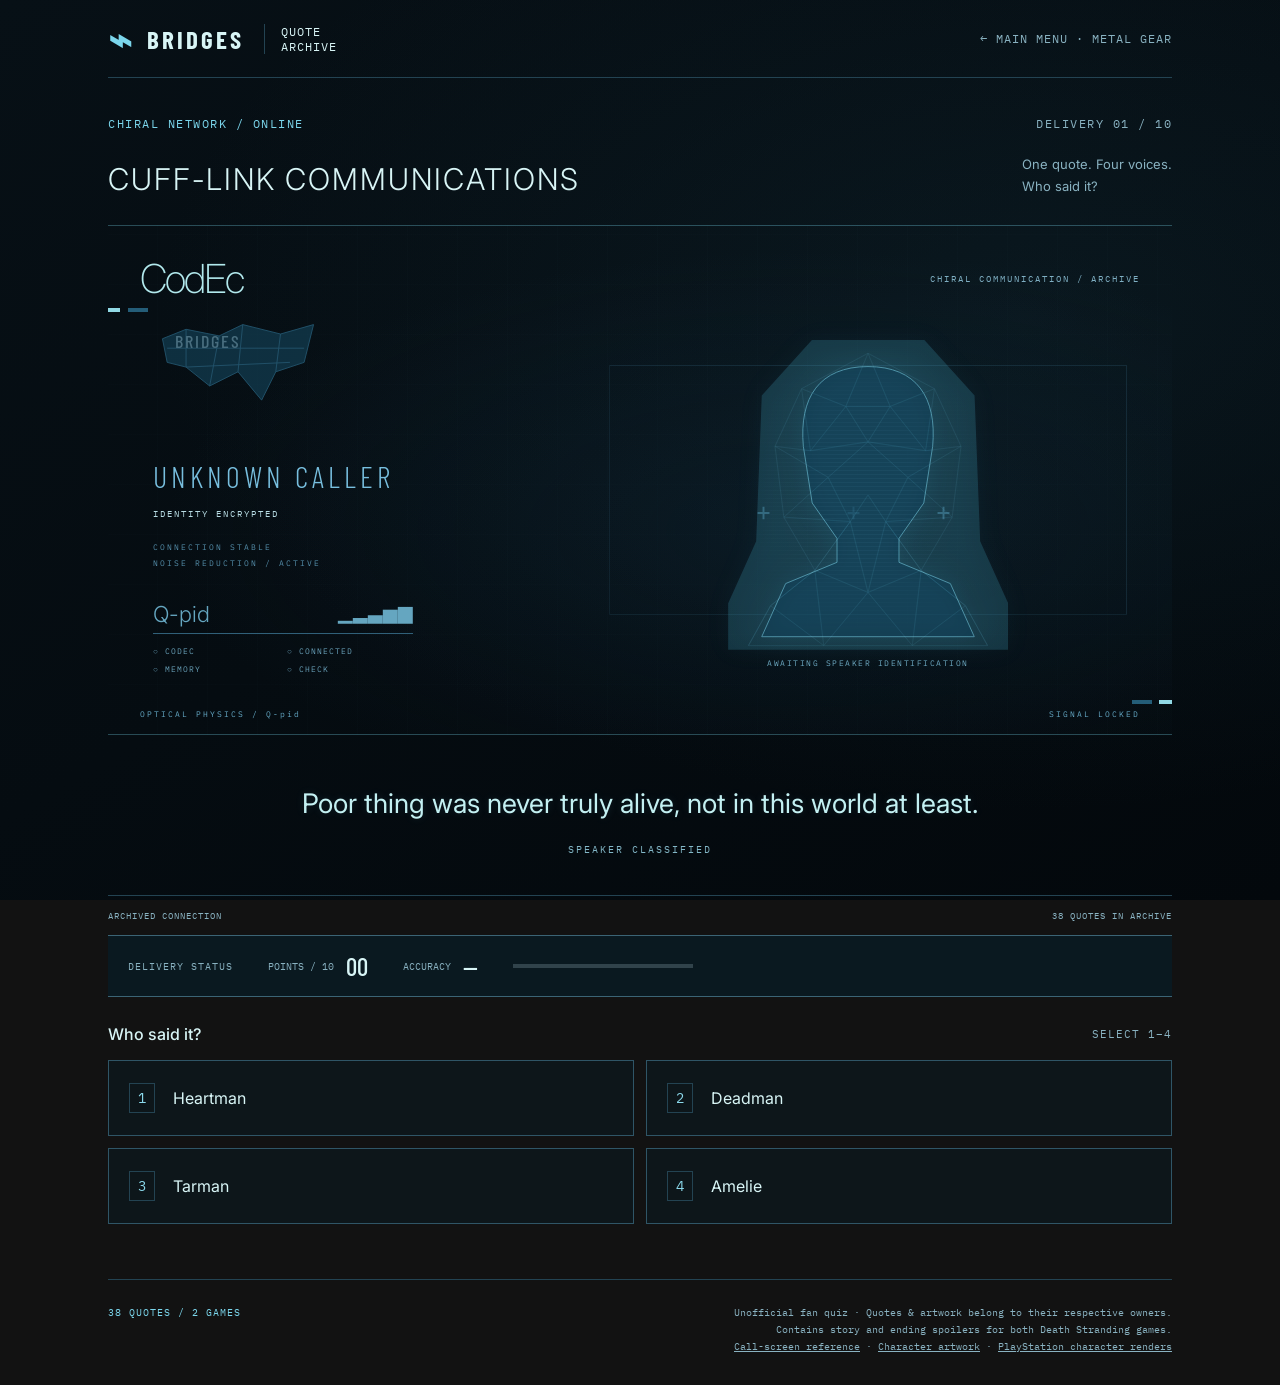
==== death-stranding.html @ 66cb231f "Publish latest quote quizzes" ====
<!doctype html>
<html lang="en"><head><meta charset="UTF-8"><meta name="viewport" content="width=device-width, initial-scale=1"><title>BRIDGES — Death Stranding Quote Quiz</title><meta name="description" content="Quotes from both Death Stranding games. Identify the character behind iconic quotes from both games."><link rel="icon" type="image/svg+xml" href="data:image/svg+xml,%3Csvg xmlns='http://www.w3.org/2000/svg' viewBox='0 0 32 32'%3E%3Crect width='32' height='32' rx='5' fill='%230b1412'/%3E%3Cpath d='M7 10h18M7 16h12M7 22h18' stroke='%23b1ff73' stroke-width='3'/%3E%3C/svg%3E"><link rel="stylesheet" href="style.css"><link rel="stylesheet" href="stranding.css"><link rel="stylesheet" href="holographic.css"></head>
<body><div class="shell"><header><a class="brand" href="./" aria-label="Main menu"><span class="brand-icon">⌁</span> BRIDGES<span class="brand-sub">QUOTE ARCHIVE</span></a><nav class="edition"><a href="./">← MAIN MENU</a> · <a href="metal-gear.html">METAL GEAR</a></nav></header><main><div class="topline"><span class="eyebrow">CHIRAL NETWORK / ONLINE</span><span class="session">DELIVERY <span id="round">01</span> / 10</span></div><div class="heading"><h1>CUFF-LINK COMMUNICATIONS</h1><p>One quote. Four voices.<br>Who said it?</p></div><div class="play-layout"><section class="transmission" aria-label="Current quote"><div class="call-screen"><div class="call-top"><span class="codec-word">CodEc</span><span>CHIRAL COMMUNICATION / ARCHIVE</span></div><div class="call-body"><div class="call-readout"><div class="uca-network" aria-hidden="true"><svg viewBox="0 0 180 95"><path d="M10 25L35 15 70 22 95 10 135 20 170 10 160 50 130 60 115 90 90 60 60 75 35 55 15 50Z"/><path d="M35 15L35 55M70 22L60 75M95 10L90 60M135 20L130 60M15 35L160 35M35 55L145 50"/></svg><span>BRIDGES</span></div><div class="caller-label" id="caller-label">UNKNOWN CALLER</div><div class="connection-status" id="connection-status">IDENTITY ENCRYPTED</div><div class="call-notes">CONNECTION STABLE<br>NOISE REDUCTION / ACTIVE</div><div class="qpid-label">Q-pid <span>▁▂▃▅▆</span></div><div class="call-controls"><span>○ CODEC</span><span>○ CONNECTED</span><span>○ MEMORY</span><span>○ CHECK</span></div></div><div class="hologram-stage" id="hologram-stage"><div class="tracking-corners" aria-hidden="true"></div><div class="hologram-projector"><div class="anonymous-bust" id="anonymous-bust" aria-hidden="true"><svg viewBox="0 0 300 350"><path d="M150 30C95 30 72 65 77 120L87 184 115 224 115 251 57 275 30 335H270L243 275 185 251V224L213 184 223 120C228 65 205 30 150 30Z"/></svg></div><img id="hologram-image" hidden alt=""><div class="hologram-noise" aria-hidden="true"></div><svg class="face-mesh" viewBox="0 0 300 350" aria-hidden="true"><g><path d="M150 15L75 55 45 120 55 200 90 260 40 300 15 345 285 345 260 300 210 260 245 200 255 120 225 55Z"/><path d="M150 15L125 75 75 55 85 125 45 120 105 155 55 200 130 205 90 260 150 285 210 260 170 205 245 200 195 155 255 120 215 125 225 55 175 75ZM125 75L175 75 150 115 125 75 85 125 150 115 105 155 130 205 150 175 170 205 195 155 150 115 215 125 175 75M90 260L130 205 150 285 170 205 210 260M40 300L90 260 100 345 150 285 200 345 210 260 260 300M15 345L40 300 100 345M200 345L260 300 285 345"/></g></svg></div><span class="hologram-caption" id="hologram-caption">AWAITING SPEAKER IDENTIFICATION</span></div></div><div class="call-bottom"><span>OPTICAL PHYSICS / Q-pid</span><span id="call-state">SIGNAL LOCKED</span></div></div><div class="quote-area"><blockquote id="quote">Connecting…</blockquote><span class="classified" id="speaker">SPEAKER CLASSIFIED</span></div><div class="panel-bottom"><span>ARCHIVED CONNECTION</span><span id="pool"></span></div></section><aside class="status"><div class="status-title">DELIVERY STATUS</div><div class="score-row"><span>POINTS / 10</span><strong id="score">00</strong></div><div class="score-row"><span>ACCURACY</span><strong id="accuracy">—</strong></div><div class="meter"><div id="meter"></div></div><p id="mission-note">Two games. One journey.<br>Keep on keeping on.</p></aside></div><section class="guess-section"><div class="choice-heading"><h2 id="choice-title">Who said it?</h2><span id="key-note">SELECT 1–4</span></div><div id="choices" class="choices"></div><div id="reveal" class="reveal" hidden aria-live="polite"></div></section><section id="summary" class="summary" hidden aria-live="polite"></section></main><footer><span id="archive-count">THE DEATH STRANDING ARCHIVE</span><span>Unofficial fan quiz · Quotes & artwork belong to their respective owners.<br>Contains story and ending spoilers for both Death Stranding games.<br><a href="https://interfaceingame.com/screenshots/death-stranding-codec-2/">Call-screen reference</a> · <a href="https://www.creativeuncut.com/art_death-stranding_a.html">Character artwork</a> · <a href="https://blog.de.playstation.com/2025/06/24/death-stranding-2-on-the-beach-diese-schauspieler-und-synchronsprecher-sind-dabei/">PlayStation character renders</a></span></footer></div><script src="stranding-data.js"></script><script src="holograms-data.js"></script><script src="hologram.js"></script><script src="quiz.js"></script><script src="button-audio.js"></script></body></html>
---- style.css ----
@import url('https://fonts.googleapis.com/css2?family=Barlow+Condensed:wght@500;600;700;800&family=IBM+Plex+Mono:wght@400;500;600&family=Inter:wght@400;500;600;700&display=swap');
:root{color-scheme:dark;--bg:#0b100e;--panel:#131d17;--line:#35432e;--ink:#f1f4e9;--muted:#a4af9c;--acid:#bbfa79}*{box-sizing:border-box}body{margin:0;background:var(--bg);color:var(--ink);font:16px Inter,Arial,sans-serif;background-image:linear-gradient(#ffffff02 1px,transparent 1px);background-size:100% 5px}.shell{max-width:1240px;margin:auto;padding:0 48px}header{height:100px;border-bottom:1px solid var(--line);display:flex;align-items:center;justify-content:space-between}.brand{display:flex;align-items:center;gap:12px;color:var(--ink);text-decoration:none;font:700 30px 'Barlow Condensed',sans-serif;letter-spacing:2px}.brand-icon{color:var(--acid);font-size:40px}.brand-sub{border-left:1px solid var(--line);padding-left:16px;margin-left:8px;font:12px 'IBM Plex Mono',monospace;letter-spacing:1px;max-width:90px}.edition,.eyebrow,.session,.panel-top,.panel-bottom,.classified,.status-title,.score-row>span,.choice-heading>span,footer{font-family:'IBM Plex Mono',monospace}.edition{color:var(--muted);font-size:12px;letter-spacing:1px}main{padding:38px 0 55px}.topline{display:flex;justify-content:space-between;font-size:12px;letter-spacing:1.5px}.eyebrow{color:var(--acid)}.session{color:var(--muted)}.heading{display:flex;justify-content:space-between;align-items:flex-end;margin:24px 0 35px}h1{font:600 clamp(38px,5vw,64px)/1 'Barlow Condensed',Impact,sans-serif;text-transform:uppercase;letter-spacing:-.6px;margin:0}h1 span{color:var(--acid)}.heading p{color:var(--muted);line-height:1.7;margin:0;font-size:15px}.play-layout{display:grid;grid-template-columns:1fr 235px;gap:24px}.transmission{border:1px solid #536545;background:linear-gradient(110deg,#1d2c20,#101912);position:relative}.panel-top,.panel-bottom{display:flex;justify-content:space-between;align-items:center;padding:16px 22px;color:var(--muted);font-size:11px;letter-spacing:1px}.panel-top{border-bottom:1px solid #ffffff12}.bars{color:var(--acid);letter-spacing:2px}.panel-bottom{border-top:1px solid #ffffff12;font-size:10px}.quote-area{padding:30px 34px 30px;min-height:252px;display:flex;flex-direction:column;justify-content:center}.quote-mark{font:68px/30px Georgia,serif;color:var(--acid);margin-top:12px}blockquote{font:500 clamp(26px,3vw,38px)/1.25 'Barlow Condensed',sans-serif;margin:15px 0 25px;max-width:650px}.classified{font-size:11px;color:var(--muted);letter-spacing:1.5px}.status{border-top:3px solid var(--acid);background:#151b13;padding:22px}.status-title{color:var(--muted);font-size:11px;letter-spacing:1px;margin-bottom:28px}.score-row{display:flex;justify-content:space-between;align-items:center;margin:18px 0}.score-row>span{font-size:12px;color:var(--muted)}.score-row strong{font:500 36px 'Barlow Condensed',sans-serif}.meter{height:4px;background:#38432f;margin-top:24px}.meter div{height:100%;width:0;background:var(--acid);transition:width .3s}.status p{font-size:13px;line-height:1.6;color:var(--muted);margin-top:20px}.guess-section{margin-top:32px}.choice-heading{display:flex;justify-content:space-between;align-items:center;margin-bottom:16px}h2{font-size:16px;font-weight:500;margin:0}.choice-heading>span{font-size:11px;color:var(--muted);letter-spacing:1px}.choices{display:grid;grid-template-columns:1fr 1fr;gap:12px}button{font:inherit;cursor:pointer}.choice{border:1px solid var(--line);background:#131812;color:var(--ink);text-align:left;padding:19px 20px;display:flex;align-items:center;gap:18px;min-height:76px}.choice .number{font:14px 'IBM Plex Mono',monospace;color:var(--muted);border:1px solid var(--line);padding:5px 8px}.choice .game-name{font-size:16px}.choice:hover:not(:disabled){border-color:var(--acid);background:#24341d}.choice:focus-visible,.next:focus-visible{outline:3px solid white;outline-offset:4px}.choice:disabled{cursor:default}.choice.correct{border-color:var(--acid);background:#24371b}.choice.correct .number{color:var(--acid);border-color:var(--acid)}.choice.wrong{border-color:#ea927f;background:#36231e}.choice.dimmed{opacity:.5}.reveal{margin-top:22px;background:#172014;border:1px solid #536545;padding:22px;display:grid;grid-template-columns:90px 1fr auto;gap:22px;align-items:center}.reveal[hidden],.summary[hidden]{display:none}.reveal img{width:90px;height:125px;object-fit:contain;background:#080c08}.result{font:12px 'IBM Plex Mono',monospace;color:var(--acid);letter-spacing:1px}.result.missed{color:#f3aa98}.reveal h3{margin:8px 0;font:600 27px 'Barlow Condensed',sans-serif}.reveal p{color:var(--muted);font-size:14px;margin:6px 0}.source{color:var(--muted);font-size:12px}.next{background:var(--acid);color:#14200f;border:0;padding:15px 20px;font-weight:600}.next:hover{background:#d7ffaf}.summary{padding:35px;border:1px solid var(--acid);margin-top:24px;text-align:center}.summary h2{font:600 46px 'Barlow Condensed',sans-serif}.summary p{color:var(--muted)}footer{border-top:1px solid var(--line);padding:24px 0 30px;display:flex;justify-content:space-between;gap:20px;font-size:10px;color:var(--muted);line-height:1.7}footer>span:first-child{color:var(--acid);letter-spacing:1px}footer>span:last-child{text-align:right}@media(max-width:760px){.shell{padding:0 20px}header{height:80px}.edition{display:none}.heading{display:block}.heading p{margin-top:15px}.play-layout{grid-template-columns:1fr}.status{display:flex;flex-wrap:wrap;gap:15px;align-items:center;padding:16px}.status-title{margin:0;width:100%;}.score-row{margin:0;gap:12px}.score-row strong{font-size:25px}.status p,.meter{display:none}.quote-area{min-height:220px;padding:25px}.choices{grid-template-columns:1fr}.choice{min-height:65px}.reveal{grid-template-columns:75px 1fr;gap:16px}.reveal img{width:75px;height:105px}.next{grid-column:1/-1;width:100%}footer{flex-direction:column}footer>span:last-child{text-align:left}.panel-bottom{font-size:9px}.session{letter-spacing:0}.heading h1{font-size:44px}}@media(prefers-reduced-motion:reduce){*{transition:none!important}}
blockquote.long-quote{font-size:clamp(24px,2.5vw,30px);line-height:1.4}

header nav a{color:var(--muted);text-decoration:none}header nav a:hover{color:var(--acid)}header nav a:focus-visible{outline:2px solid var(--acid);outline-offset:5px}@media(max-width:760px){header nav.edition{display:block;font-size:10px;max-width:110px;text-align:right;line-height:1.8}.brand-sub{display:none}}
---- stranding.css ----
:root{--bg:#0c151d;--panel:#152630;--line:#3b5360;--ink:#edf1ef;--muted:#a5b9c3;--acid:#8ed9eb}body{background-image:radial-gradient(ellipse at 40% 0%,#33536955,transparent 65%),linear-gradient(#ffffff02 1px,transparent 1px);background-size:auto,100% 5px}.brand{letter-spacing:3px}.heading h1{font-size:clamp(38px,4.5vw,56px)}.heading p{max-width:240px}.transmission{border-color:#527383;background:radial-gradient(ellipse at 50% 0%,#294b5b88,transparent 70%),#11212a}.bridge-channel{display:flex;justify-content:space-between;gap:10px;padding:18px 22px;border-bottom:1px solid #ffffff15;color:#b6cbd3;font:10px 'IBM Plex Mono',monospace;letter-spacing:1px}.network-dot{color:var(--acid)}.strand-graphic{height:115px;display:flex;justify-content:space-evenly;position:relative;overflow:hidden}.strand-graphic i{width:1px;background:linear-gradient(#78acbc88,transparent);height:95px;transform:rotate(5deg)}.strand-graphic i:nth-child(2n){height:115px;transform:rotate(-5deg)}.strand-graphic span{position:absolute;top:45px;color:#d4b978;font:12px 'IBM Plex Mono',monospace;letter-spacing:6px}.quote-area{min-height:225px;padding-top:0}.quote-area blockquote{font-family:Inter,Arial,sans-serif;font-size:clamp(23px,2.4vw,30px);line-height:1.5;font-weight:400;margin-top:0}.quote-area blockquote.long-quote{font-size:clamp(20px,2vw,25px)}.status{background:#13242d;border-top-color:#d4b978}.meter{background:#31434b}.choice{background:#12212b}.choice:hover:not(:disabled){background:#1d3948}.choice.correct{background:#20414a}.choice.wrong{background:#3b252a}.reveal{background:#162c36;border-color:#527383}.reveal img{background:#0a141b}.next{color:#0b2530}.next:hover{background:#bbecf5}.choices[hidden]{display:none}@media(max-width:760px){.heading p{max-width:none}.bridge-channel{font-size:8px;padding:14px}.strand-graphic{height:85px}.strand-graphic span{top:30px}.brand{font-size:25px}}
---- holographic.css ----
:root{--bg:#050b10;--panel:#0b1b24;--line:#234352;--ink:#d8f5f6;--muted:#89b2c1;--acid:#7bd6ec}body{background:radial-gradient(ellipse at 80% 35%,#183b4940,transparent 60%),linear-gradient(150deg,#071016,#03080c);background-attachment:fixed}.shell{max-width:1160px}header{height:78px}.brand{font-size:25px}.heading{margin:22px 0 28px}.heading h1{font:300 clamp(20px,2.8vw,30px) Inter,sans-serif;letter-spacing:2px}.heading p{font-size:13px}.play-layout{display:flex;flex-direction:column;gap:0}.transmission{border:0;background:transparent}.call-screen{position:relative;overflow:hidden;background:radial-gradient(ellipse at 65% 60%,#14344945,transparent 65%),repeating-linear-gradient(0deg,transparent,transparent 49px,#6daec005 50px),repeating-linear-gradient(90deg,transparent,transparent 49px,#6daec005 50px);border-top:1px solid #71c9df55;border-bottom:1px solid #71c9df55}.call-screen:before,.call-screen:after{content:'';position:absolute;width:50px;height:4px;background:linear-gradient(90deg,#91d9e5 25%,transparent 25% 40%,#245d78 40% 80%,transparent 80%);left:0;top:82px}.call-screen:after{left:auto;right:0;top:auto;bottom:30px;transform:rotate(180deg)}.call-top{display:flex;justify-content:space-between;align-items:center;margin:28px 32px 0;color:#7fafc3}.codec-word{font:200 40px Inter,sans-serif;letter-spacing:-2px;color:#b2e9ed}.call-top>span:last-child{font:9px 'IBM Plex Mono',monospace;letter-spacing:2px}.call-body{display:grid;grid-template-columns:1fr 1.2fr;gap:25px;align-items:center;min-height:355px;padding:12px 45px 20px}.call-readout{max-width:260px}.uca-network{position:relative;width:170px;height:115px;opacity:.55;margin-bottom:28px}.uca-network svg{width:100%;height:90px;fill:#164b64;stroke:#398ab1;stroke-width:1}.uca-network>span{position:absolute;top:15px;left:22px;color:#80bdd7;font:500 18px 'Barlow Condensed',sans-serif;letter-spacing:2px}.caller-label{font:300 clamp(20px,3vw,30px) 'Barlow Condensed',sans-serif;letter-spacing:4px;color:#78bfdf;line-height:1.2;overflow-wrap:anywhere}.connection-status{margin:14px 0 20px;color:#b8dce4;font:9px 'IBM Plex Mono',monospace;letter-spacing:2px}.call-notes{font:8px/2 'IBM Plex Mono',monospace;letter-spacing:2px;color:#548da9}.qpid-label{margin-top:30px;border-bottom:1px solid #306079;padding-bottom:6px;font:300 22px Inter,sans-serif;color:#65a6c0}.qpid-label>span{float:right;font-size:19px}.call-controls{display:grid;grid-template-columns:1fr 1fr;gap:8px;margin-top:12px;font:8px 'IBM Plex Mono',monospace;letter-spacing:1px;color:#69a1b9}.hologram-stage{position:relative;display:flex;justify-content:center;align-items:center;min-height:330px}.hologram-projector{position:relative;width:280px;height:310px;isolation:isolate;filter:drop-shadow(0 0 12px #55caf433)}.hologram-projector:before{content:'';position:absolute;inset:0;background:#4bb8d433;mix-blend-mode:color;z-index:3;pointer-events:none;clip-path:polygon(30% 0,70% 0,88% 18%,90% 65%,100% 85%,100% 100%,0 100%,0 85%,10% 65%,12% 18%)}.hologram-projector img{width:100%;height:100%;object-fit:cover;filter:grayscale(1) sepia(1) hue-rotate(150deg) saturate(2.8) contrast(1.15);opacity:.85;mix-blend-mode:screen;clip-path:polygon(30% 0,70% 0,88% 18%,90% 65%,100% 85%,100% 100%,0 100%,0 85%,10% 65%,12% 18%);mask-image:linear-gradient(#000 0 70%,transparent 100%)}.hologram-projector img[hidden],.anonymous-bust[hidden]{display:none}.anonymous-bust{height:100%;width:100%;opacity:.6}.anonymous-bust svg{width:100%;height:100%;fill:#163d55;stroke:#83d4eb;stroke-width:1}.face-mesh{position:absolute;inset:0;width:100%;height:100%;fill:none;stroke:#73cef19c;stroke-width:.7;opacity:.25;pointer-events:none;mix-blend-mode:screen}.identified .face-mesh{opacity:.55}.hologram-noise{position:absolute;inset:0;background:repeating-linear-gradient(0deg,transparent 0 3px,#8adeff14 3px 4px);pointer-events:none;opacity:.6;mask-image:radial-gradient(ellipse,#000 20%,transparent 68%);z-index:4}.tracking-corners{position:absolute;inset:35px 0 45px;border:1px solid #4c91b12b;clip-path:polygon(0 0,20px 0,20px 1px,1px 1px,1px 20px,0 20px,0 0,100% 0,100% 20px,calc(100% - 1px) 20px,calc(100% - 1px) 1px,calc(100% - 20px) 1px,calc(100% - 20px) 0,100% 0,100% 100%,calc(100% - 20px) 100%,calc(100% - 20px) calc(100% - 1px),calc(100% - 1px) calc(100% - 1px),calc(100% - 1px) calc(100% - 20px),100% calc(100% - 20px),100% 100%,0 100%,0 calc(100% - 20px),1px calc(100% - 20px),1px calc(100% - 1px),20px calc(100% - 1px),20px 100%,0 100%)}.hologram-stage:before{content:'+     +              +';position:absolute;top:50%;width:100%;text-align:center;color:#528da9;font:25px 'IBM Plex Mono',monospace;letter-spacing:30px;opacity:.5}.hologram-caption{position:absolute;bottom:-8px;font:8px 'IBM Plex Mono',monospace;letter-spacing:1.5px;color:#6da9c2;text-align:center}.call-bottom{display:flex;justify-content:space-between;padding:15px 32px;font:8px 'IBM Plex Mono',monospace;letter-spacing:2px;color:#65a9c6}.quote-area{min-height:160px;text-align:center;align-items:center;padding:27px 30px 20px}.quote-area blockquote{color:#c3f0f2;font:400 clamp(21px,2.5vw,27px)/1.6 Inter,sans-serif;max-width:880px;text-shadow:0 0 8px #78d4f422;margin:0 0 18px}.quote-area blockquote.long-quote{font-size:clamp(19px,2vw,23px)}.classified{font-size:10px;color:#83b7c7;letter-spacing:2px}.panel-bottom{border-color:#234352;padding:14px 0;font-size:9px}.status{display:flex;align-items:center;gap:35px;padding:15px 20px;background:#0a1920;border-top:1px solid #3b6475;border-bottom:1px solid #3b6475}.status-title{margin:0;font-size:10px}.score-row{margin:0;gap:12px}.score-row strong{font-size:25px}.score-row>span{font-size:10px}.status p{display:none}.meter{margin:0;flex:1;max-width:180px}.guess-section{margin-top:27px}.choice{background:#0b1b2388;border-color:#2f5566}.choice:hover:not(:disabled){background:#153448}.choice .number{color:#8bd9ec}.reveal{background:#0a202c;border-color:#36667b}.reveal h3{font-size:23px}footer a{color:#89b2c1}@media(max-width:760px){.heading{display:block}.heading h1{font-size:21px}.heading p{font-size:12px}.call-top{margin:20px 16px 0}.codec-word{font-size:32px}.call-top>span:last-child{font-size:7px;letter-spacing:1px;max-width:125px;text-align:right;line-height:1.8}.call-body{padding:12px 16px 16px;gap:12px;grid-template-columns:1fr 1.1fr;min-height:270px}.uca-network{width:110px;height:70px;margin-bottom:20px}.uca-network svg{height:65px}.uca-network>span{font-size:14px;left:12px;top:12px}.caller-label{font-size:19px;letter-spacing:1.5px}.call-readout{min-width:0}.connection-status{font-size:7px;letter-spacing:1px;line-height:1.8;margin:10px 0 12px}.call-notes{font-size:6px;letter-spacing:1px}.qpid-label{margin-top:15px;font-size:18px}.call-controls{font-size:6px;gap:5px;letter-spacing:0}.hologram-stage{min-height:240px}.hologram-projector{width:100%;height:215px}.hologram-caption{font-size:6px;letter-spacing:.5px;bottom:-2px;line-height:1.8}.call-bottom{padding:12px 16px;font-size:6px;letter-spacing:1px}.hologram-stage:before{font-size:15px;letter-spacing:10px}.quote-area{padding:22px 8px}.status{flex-wrap:wrap;gap:16px;padding:14px}.status-title{width:100%}.score-row strong{font-size:24px}.meter{display:none}.panel-bottom{font-size:8px}.classified{font-size:9px}.tracking-corners{inset:25px 0 35px}}
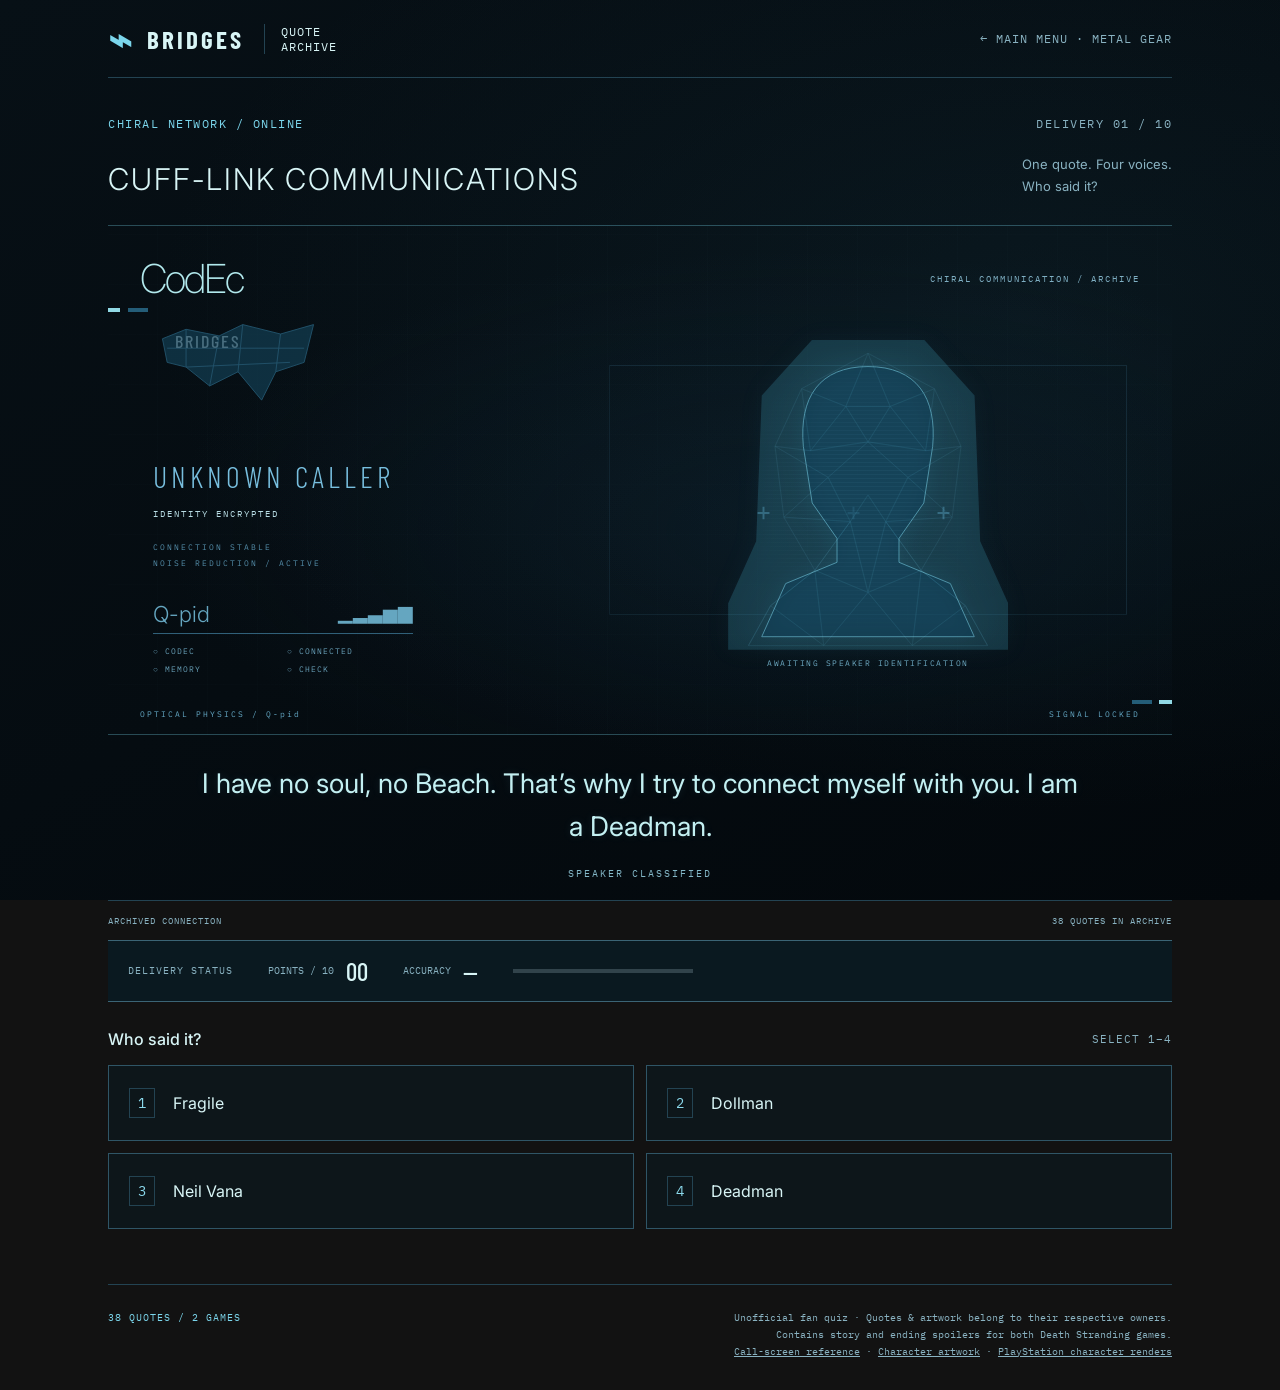
==== commit f7536262: "Add fading Kojima tribute intro" ====
--- a/death-stranding.html
+++ b/death-stranding.html
@@ -1,4 +1,4 @@
 <!doctype html>
 <html lang="en"><head><meta charset="UTF-8"><meta name="viewport" content="width=device-width, initial-scale=1"><title>BRIDGES — Death Stranding Quote Quiz</title><meta name="description" content="Quotes from both Death Stranding games. Identify the character behind iconic quotes from both games."><link rel="icon" type="image/svg+xml" href="data:image/svg+xml,%3Csvg xmlns='http://www.w3.org/2000/svg' viewBox='0 0 32 32'%3E%3Crect width='32' height='32' rx='5' fill='%230b1412'/%3E%3Cpath d='M7 10h18M7 16h12M7 22h18' stroke='%23b1ff73' stroke-width='3'/%3E%3C/svg%3E"><link rel="stylesheet" href="style.css"><link rel="stylesheet" href="stranding.css"><link rel="stylesheet" href="holographic.css"></head>
-<body><div class="shell"><header><a class="brand" href="./" aria-label="Main menu"><span class="brand-icon">⌁</span> BRIDGES<span class="brand-sub">QUOTE ARCHIVE</span></a><nav class="edition"><a href="./">← MAIN MENU</a> · <a href="metal-gear.html">METAL GEAR</a></nav></header><main><div class="topline"><span class="eyebrow">CHIRAL NETWORK / ONLINE</span><span class="session">DELIVERY <span id="round">01</span> / 10</span></div><div class="heading"><h1>CUFF-LINK COMMUNICATIONS</h1><p>One quote. Four voices.<br>Who said it?</p></div><div class="play-layout"><section class="transmission" aria-label="Current quote"><div class="call-screen"><div class="call-top"><span class="codec-word">CodEc</span><span>CHIRAL COMMUNICATION / ARCHIVE</span></div><div class="call-body"><div class="call-readout"><div class="uca-network" aria-hidden="true"><svg viewBox="0 0 180 95"><path d="M10 25L35 15 70 22 95 10 135 20 170 10 160 50 130 60 115 90 90 60 60 75 35 55 15 50Z"/><path d="M35 15L35 55M70 22L60 75M95 10L90 60M135 20L130 60M15 35L160 35M35 55L145 50"/></svg><span>BRIDGES</span></div><div class="caller-label" id="caller-label">UNKNOWN CALLER</div><div class="connection-status" id="connection-status">IDENTITY ENCRYPTED</div><div class="call-notes">CONNECTION STABLE<br>NOISE REDUCTION / ACTIVE</div><div class="qpid-label">Q-pid <span>▁▂▃▅▆</span></div><div class="call-controls"><span>○ CODEC</span><span>○ CONNECTED</span><span>○ MEMORY</span><span>○ CHECK</span></div></div><div class="hologram-stage" id="hologram-stage"><div class="tracking-corners" aria-hidden="true"></div><div class="hologram-projector"><div class="anonymous-bust" id="anonymous-bust" aria-hidden="true"><svg viewBox="0 0 300 350"><path d="M150 30C95 30 72 65 77 120L87 184 115 224 115 251 57 275 30 335H270L243 275 185 251V224L213 184 223 120C228 65 205 30 150 30Z"/></svg></div><img id="hologram-image" hidden alt=""><div class="hologram-noise" aria-hidden="true"></div><svg class="face-mesh" viewBox="0 0 300 350" aria-hidden="true"><g><path d="M150 15L75 55 45 120 55 200 90 260 40 300 15 345 285 345 260 300 210 260 245 200 255 120 225 55Z"/><path d="M150 15L125 75 75 55 85 125 45 120 105 155 55 200 130 205 90 260 150 285 210 260 170 205 245 200 195 155 255 120 215 125 225 55 175 75ZM125 75L175 75 150 115 125 75 85 125 150 115 105 155 130 205 150 175 170 205 195 155 150 115 215 125 175 75M90 260L130 205 150 285 170 205 210 260M40 300L90 260 100 345 150 285 200 345 210 260 260 300M15 345L40 300 100 345M200 345L260 300 285 345"/></g></svg></div><span class="hologram-caption" id="hologram-caption">AWAITING SPEAKER IDENTIFICATION</span></div></div><div class="call-bottom"><span>OPTICAL PHYSICS / Q-pid</span><span id="call-state">SIGNAL LOCKED</span></div></div><div class="quote-area"><blockquote id="quote">Connecting…</blockquote><span class="classified" id="speaker">SPEAKER CLASSIFIED</span></div><div class="panel-bottom"><span>ARCHIVED CONNECTION</span><span id="pool"></span></div></section><aside class="status"><div class="status-title">DELIVERY STATUS</div><div class="score-row"><span>POINTS / 10</span><strong id="score">00</strong></div><div class="score-row"><span>ACCURACY</span><strong id="accuracy">—</strong></div><div class="meter"><div id="meter"></div></div><p id="mission-note">Two games. One journey.<br>Keep on keeping on.</p></aside></div><section class="guess-section"><div class="choice-heading"><h2 id="choice-title">Who said it?</h2><span id="key-note">SELECT 1–4</span></div><div id="choices" class="choices"></div><div id="reveal" class="reveal" hidden aria-live="polite"></div></section><section id="summary" class="summary" hidden aria-live="polite"></section></main><footer><span id="archive-count">THE DEATH STRANDING ARCHIVE</span><span>Unofficial fan quiz · Quotes & artwork belong to their respective owners.<br>Contains story and ending spoilers for both Death Stranding games.<br><a href="https://interfaceingame.com/screenshots/death-stranding-codec-2/">Call-screen reference</a> · <a href="https://www.creativeuncut.com/art_death-stranding_a.html">Character artwork</a> · <a href="https://blog.de.playstation.com/2025/06/24/death-stranding-2-on-the-beach-diese-schauspieler-und-synchronsprecher-sind-dabei/">PlayStation character renders</a></span></footer></div><script src="stranding-data.js"></script><script src="holograms-data.js"></script><script src="hologram.js"></script><script src="quiz.js"></script><script src="button-audio.js"></script></body></html>
+<body><div class="shell"><header><a class="brand" href="./" aria-label="Main menu"><span class="brand-icon">⌁</span> BRIDGES<span class="brand-sub">QUOTE ARCHIVE</span></a><nav class="edition"><a href="./">← MAIN MENU</a> · <a href="metal-gear.html">METAL GEAR</a></nav></header><main><div class="topline"><span class="eyebrow">CHIRAL NETWORK / ONLINE</span><span class="session">DELIVERY <span id="round">01</span> / 10</span></div><div class="heading"><h1>CUFF-LINK COMMUNICATIONS</h1><p>One quote. Four voices.<br>Who said it?</p></div><div class="play-layout"><section class="transmission" aria-label="Current quote"><div class="call-screen"><div class="call-top"><span class="codec-word">CodEc</span><span>CHIRAL COMMUNICATION / ARCHIVE</span></div><div class="call-body"><div class="call-readout"><div class="uca-network" aria-hidden="true"><svg viewBox="0 0 180 95"><path d="M10 25L35 15 70 22 95 10 135 20 170 10 160 50 130 60 115 90 90 60 60 75 35 55 15 50Z"/><path d="M35 15L35 55M70 22L60 75M95 10L90 60M135 20L130 60M15 35L160 35M35 55L145 50"/></svg><span>BRIDGES</span></div><div class="caller-label" id="caller-label">UNKNOWN CALLER</div><div class="connection-status" id="connection-status">IDENTITY ENCRYPTED</div><div class="call-notes">CONNECTION STABLE<br>NOISE REDUCTION / ACTIVE</div><div class="qpid-label">Q-pid <span>▁▂▃▅▆</span></div><div class="call-controls"><span>○ CODEC</span><span>○ CONNECTED</span><span>○ MEMORY</span><span>○ CHECK</span></div></div><div class="hologram-stage" id="hologram-stage"><div class="tracking-corners" aria-hidden="true"></div><div class="hologram-projector"><div class="anonymous-bust" id="anonymous-bust" aria-hidden="true"><svg viewBox="0 0 300 350"><path d="M150 30C95 30 72 65 77 120L87 184 115 224 115 251 57 275 30 335H270L243 275 185 251V224L213 184 223 120C228 65 205 30 150 30Z"/></svg></div><img id="hologram-image" hidden alt=""><div class="hologram-noise" aria-hidden="true"></div><svg class="face-mesh" viewBox="0 0 300 350" aria-hidden="true"><g><path d="M150 15L75 55 45 120 55 200 90 260 40 300 15 345 285 345 260 300 210 260 245 200 255 120 225 55Z"/><path d="M150 15L125 75 75 55 85 125 45 120 105 155 55 200 130 205 90 260 150 285 210 260 170 205 245 200 195 155 255 120 215 125 225 55 175 75ZM125 75L175 75 150 115 125 75 85 125 150 115 105 155 130 205 150 175 170 205 195 155 150 115 215 125 175 75M90 260L130 205 150 285 170 205 210 260M40 300L90 260 100 345 150 285 200 345 210 260 260 300M15 345L40 300 100 345M200 345L260 300 285 345"/></g></svg></div><span class="hologram-caption" id="hologram-caption">AWAITING SPEAKER IDENTIFICATION</span></div></div><div class="call-bottom"><span>OPTICAL PHYSICS / Q-pid</span><span id="call-state">SIGNAL LOCKED</span></div></div><div class="quote-area"><blockquote id="quote">Connecting…</blockquote><span class="classified" id="speaker">SPEAKER CLASSIFIED</span></div><div class="panel-bottom"><span>ARCHIVED CONNECTION</span><span id="pool"></span></div></section><aside class="status"><div class="status-title">DELIVERY STATUS</div><div class="score-row"><span>POINTS / 10</span><strong id="score">00</strong></div><div class="score-row"><span>ACCURACY</span><strong id="accuracy">—</strong></div><div class="meter"><div id="meter"></div></div><p id="mission-note">Two games. One journey.<br>Keep on keeping on.</p></aside></div><section class="guess-section"><div class="choice-heading"><h2 id="choice-title">Who said it?</h2><span id="key-note">SELECT 1–4</span></div><div id="choices" class="choices"></div><div id="reveal" class="reveal" hidden aria-live="polite"></div></section><section id="summary" class="summary" hidden aria-live="polite"></section></main><footer><span id="archive-count">THE DEATH STRANDING ARCHIVE</span><span>Unofficial fan quiz · Quotes & artwork belong to their respective owners.<br>Contains story and ending spoilers for both Death Stranding games.<br><a href="https://interfaceingame.com/screenshots/death-stranding-codec-2/">Call-screen reference</a> · <a href="https://www.creativeuncut.com/art_death-stranding_a.html">Character artwork</a> · <a href="https://blog.de.playstation.com/2025/06/24/death-stranding-2-on-the-beach-diese-schauspieler-und-synchronsprecher-sind-dabei/">PlayStation character renders</a></span></footer></div><script src="stranding-data.js"></script><script src="holograms-data.js"></script><script src="hologram.js"></script><script src="quiz.js"></script><script src="button-audio.js"></script><script src="intro.js?v=24"></script></body></html>
 
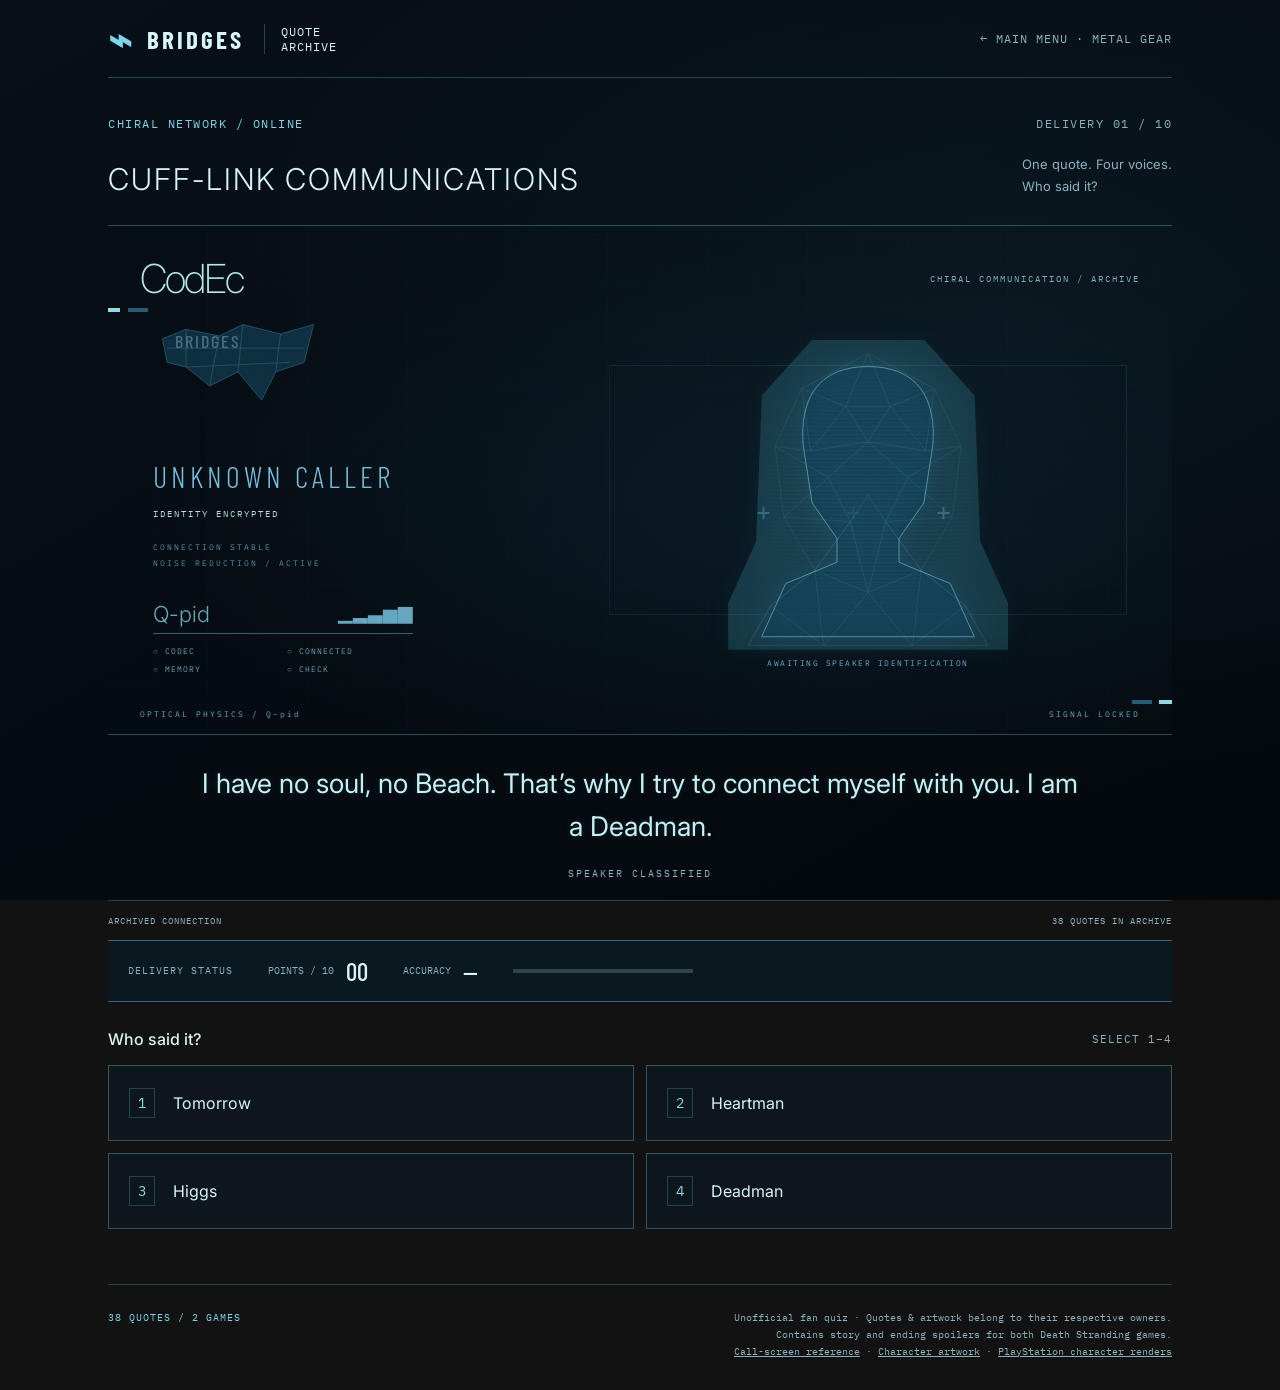
==== commit 185620b2: "Add copyable quiz results and rank sharing" ====
--- a/death-stranding.html
+++ b/death-stranding.html
@@ -1,4 +1,4 @@
 <!doctype html>
 <html lang="en"><head><meta charset="UTF-8"><meta name="viewport" content="width=device-width, initial-scale=1"><title>BRIDGES — Death Stranding Quote Quiz</title><meta name="description" content="Quotes from both Death Stranding games. Identify the character behind iconic quotes from both games."><link rel="icon" type="image/svg+xml" href="data:image/svg+xml,%3Csvg xmlns='http://www.w3.org/2000/svg' viewBox='0 0 32 32'%3E%3Crect width='32' height='32' rx='5' fill='%230b1412'/%3E%3Cpath d='M7 10h18M7 16h12M7 22h18' stroke='%23b1ff73' stroke-width='3'/%3E%3C/svg%3E"><link rel="stylesheet" href="style.css"><link rel="stylesheet" href="stranding.css"><link rel="stylesheet" href="holographic.css"></head>
-<body><div class="shell"><header><a class="brand" href="./" aria-label="Main menu"><span class="brand-icon">⌁</span> BRIDGES<span class="brand-sub">QUOTE ARCHIVE</span></a><nav class="edition"><a href="./">← MAIN MENU</a> · <a href="metal-gear.html">METAL GEAR</a></nav></header><main><div class="topline"><span class="eyebrow">CHIRAL NETWORK / ONLINE</span><span class="session">DELIVERY <span id="round">01</span> / 10</span></div><div class="heading"><h1>CUFF-LINK COMMUNICATIONS</h1><p>One quote. Four voices.<br>Who said it?</p></div><div class="play-layout"><section class="transmission" aria-label="Current quote"><div class="call-screen"><div class="call-top"><span class="codec-word">CodEc</span><span>CHIRAL COMMUNICATION / ARCHIVE</span></div><div class="call-body"><div class="call-readout"><div class="uca-network" aria-hidden="true"><svg viewBox="0 0 180 95"><path d="M10 25L35 15 70 22 95 10 135 20 170 10 160 50 130 60 115 90 90 60 60 75 35 55 15 50Z"/><path d="M35 15L35 55M70 22L60 75M95 10L90 60M135 20L130 60M15 35L160 35M35 55L145 50"/></svg><span>BRIDGES</span></div><div class="caller-label" id="caller-label">UNKNOWN CALLER</div><div class="connection-status" id="connection-status">IDENTITY ENCRYPTED</div><div class="call-notes">CONNECTION STABLE<br>NOISE REDUCTION / ACTIVE</div><div class="qpid-label">Q-pid <span>▁▂▃▅▆</span></div><div class="call-controls"><span>○ CODEC</span><span>○ CONNECTED</span><span>○ MEMORY</span><span>○ CHECK</span></div></div><div class="hologram-stage" id="hologram-stage"><div class="tracking-corners" aria-hidden="true"></div><div class="hologram-projector"><div class="anonymous-bust" id="anonymous-bust" aria-hidden="true"><svg viewBox="0 0 300 350"><path d="M150 30C95 30 72 65 77 120L87 184 115 224 115 251 57 275 30 335H270L243 275 185 251V224L213 184 223 120C228 65 205 30 150 30Z"/></svg></div><img id="hologram-image" hidden alt=""><div class="hologram-noise" aria-hidden="true"></div><svg class="face-mesh" viewBox="0 0 300 350" aria-hidden="true"><g><path d="M150 15L75 55 45 120 55 200 90 260 40 300 15 345 285 345 260 300 210 260 245 200 255 120 225 55Z"/><path d="M150 15L125 75 75 55 85 125 45 120 105 155 55 200 130 205 90 260 150 285 210 260 170 205 245 200 195 155 255 120 215 125 225 55 175 75ZM125 75L175 75 150 115 125 75 85 125 150 115 105 155 130 205 150 175 170 205 195 155 150 115 215 125 175 75M90 260L130 205 150 285 170 205 210 260M40 300L90 260 100 345 150 285 200 345 210 260 260 300M15 345L40 300 100 345M200 345L260 300 285 345"/></g></svg></div><span class="hologram-caption" id="hologram-caption">AWAITING SPEAKER IDENTIFICATION</span></div></div><div class="call-bottom"><span>OPTICAL PHYSICS / Q-pid</span><span id="call-state">SIGNAL LOCKED</span></div></div><div class="quote-area"><blockquote id="quote">Connecting…</blockquote><span class="classified" id="speaker">SPEAKER CLASSIFIED</span></div><div class="panel-bottom"><span>ARCHIVED CONNECTION</span><span id="pool"></span></div></section><aside class="status"><div class="status-title">DELIVERY STATUS</div><div class="score-row"><span>POINTS / 10</span><strong id="score">00</strong></div><div class="score-row"><span>ACCURACY</span><strong id="accuracy">—</strong></div><div class="meter"><div id="meter"></div></div><p id="mission-note">Two games. One journey.<br>Keep on keeping on.</p></aside></div><section class="guess-section"><div class="choice-heading"><h2 id="choice-title">Who said it?</h2><span id="key-note">SELECT 1–4</span></div><div id="choices" class="choices"></div><div id="reveal" class="reveal" hidden aria-live="polite"></div></section><section id="summary" class="summary" hidden aria-live="polite"></section></main><footer><span id="archive-count">THE DEATH STRANDING ARCHIVE</span><span>Unofficial fan quiz · Quotes & artwork belong to their respective owners.<br>Contains story and ending spoilers for both Death Stranding games.<br><a href="https://interfaceingame.com/screenshots/death-stranding-codec-2/">Call-screen reference</a> · <a href="https://www.creativeuncut.com/art_death-stranding_a.html">Character artwork</a> · <a href="https://blog.de.playstation.com/2025/06/24/death-stranding-2-on-the-beach-diese-schauspieler-und-synchronsprecher-sind-dabei/">PlayStation character renders</a></span></footer></div><script src="stranding-data.js"></script><script src="holograms-data.js"></script><script src="hologram.js"></script><script src="quiz.js"></script><script src="button-audio.js"></script><script src="intro.js?v=24"></script></body></html>
+<body><div class="shell"><header><a class="brand" href="./" aria-label="Main menu"><span class="brand-icon">⌁</span> BRIDGES<span class="brand-sub">QUOTE ARCHIVE</span></a><nav class="edition"><a href="./">← MAIN MENU</a> · <a href="metal-gear.html">METAL GEAR</a></nav></header><main><div class="topline"><span class="eyebrow">CHIRAL NETWORK / ONLINE</span><span class="session">DELIVERY <span id="round">01</span> / 10</span></div><div class="heading"><h1>CUFF-LINK COMMUNICATIONS</h1><p>One quote. Four voices.<br>Who said it?</p></div><div class="play-layout"><section class="transmission" aria-label="Current quote"><div class="call-screen"><div class="call-top"><span class="codec-word">CodEc</span><span>CHIRAL COMMUNICATION / ARCHIVE</span></div><div class="call-body"><div class="call-readout"><div class="uca-network" aria-hidden="true"><svg viewBox="0 0 180 95"><path d="M10 25L35 15 70 22 95 10 135 20 170 10 160 50 130 60 115 90 90 60 60 75 35 55 15 50Z"/><path d="M35 15L35 55M70 22L60 75M95 10L90 60M135 20L130 60M15 35L160 35M35 55L145 50"/></svg><span>BRIDGES</span></div><div class="caller-label" id="caller-label">UNKNOWN CALLER</div><div class="connection-status" id="connection-status">IDENTITY ENCRYPTED</div><div class="call-notes">CONNECTION STABLE<br>NOISE REDUCTION / ACTIVE</div><div class="qpid-label">Q-pid <span>▁▂▃▅▆</span></div><div class="call-controls"><span>○ CODEC</span><span>○ CONNECTED</span><span>○ MEMORY</span><span>○ CHECK</span></div></div><div class="hologram-stage" id="hologram-stage"><div class="tracking-corners" aria-hidden="true"></div><div class="hologram-projector"><div class="anonymous-bust" id="anonymous-bust" aria-hidden="true"><svg viewBox="0 0 300 350"><path d="M150 30C95 30 72 65 77 120L87 184 115 224 115 251 57 275 30 335H270L243 275 185 251V224L213 184 223 120C228 65 205 30 150 30Z"/></svg></div><img id="hologram-image" hidden alt=""><div class="hologram-noise" aria-hidden="true"></div><svg class="face-mesh" viewBox="0 0 300 350" aria-hidden="true"><g><path d="M150 15L75 55 45 120 55 200 90 260 40 300 15 345 285 345 260 300 210 260 245 200 255 120 225 55Z"/><path d="M150 15L125 75 75 55 85 125 45 120 105 155 55 200 130 205 90 260 150 285 210 260 170 205 245 200 195 155 255 120 215 125 225 55 175 75ZM125 75L175 75 150 115 125 75 85 125 150 115 105 155 130 205 150 175 170 205 195 155 150 115 215 125 175 75M90 260L130 205 150 285 170 205 210 260M40 300L90 260 100 345 150 285 200 345 210 260 260 300M15 345L40 300 100 345M200 345L260 300 285 345"/></g></svg></div><span class="hologram-caption" id="hologram-caption">AWAITING SPEAKER IDENTIFICATION</span></div></div><div class="call-bottom"><span>OPTICAL PHYSICS / Q-pid</span><span id="call-state">SIGNAL LOCKED</span></div></div><div class="quote-area"><blockquote id="quote">Connecting…</blockquote><span class="classified" id="speaker">SPEAKER CLASSIFIED</span></div><div class="panel-bottom"><span>ARCHIVED CONNECTION</span><span id="pool"></span></div></section><aside class="status"><div class="status-title">DELIVERY STATUS</div><div class="score-row"><span>POINTS / 10</span><strong id="score">00</strong></div><div class="score-row"><span>ACCURACY</span><strong id="accuracy">—</strong></div><div class="meter"><div id="meter"></div></div><p id="mission-note">Two games. One journey.<br>Keep on keeping on.</p></aside></div><section class="guess-section"><div class="choice-heading"><h2 id="choice-title">Who said it?</h2><span id="key-note">SELECT 1–4</span></div><div id="choices" class="choices"></div><div id="reveal" class="reveal" hidden aria-live="polite"></div></section><section id="summary" class="summary" hidden aria-live="polite"></section></main><footer><span id="archive-count">THE DEATH STRANDING ARCHIVE</span><span>Unofficial fan quiz · Quotes & artwork belong to their respective owners.<br>Contains story and ending spoilers for both Death Stranding games.<br><a href="https://interfaceingame.com/screenshots/death-stranding-codec-2/">Call-screen reference</a> · <a href="https://www.creativeuncut.com/art_death-stranding_a.html">Character artwork</a> · <a href="https://blog.de.playstation.com/2025/06/24/death-stranding-2-on-the-beach-diese-schauspieler-und-synchronsprecher-sind-dabei/">PlayStation character renders</a></span></footer></div><script src="stranding-data.js"></script><script src="holograms-data.js"></script><script src="hologram.js"></script><script src="quiz.js?v=25"></script><script src="button-audio.js"></script><script src="intro.js?v=24"></script></body></html>
 
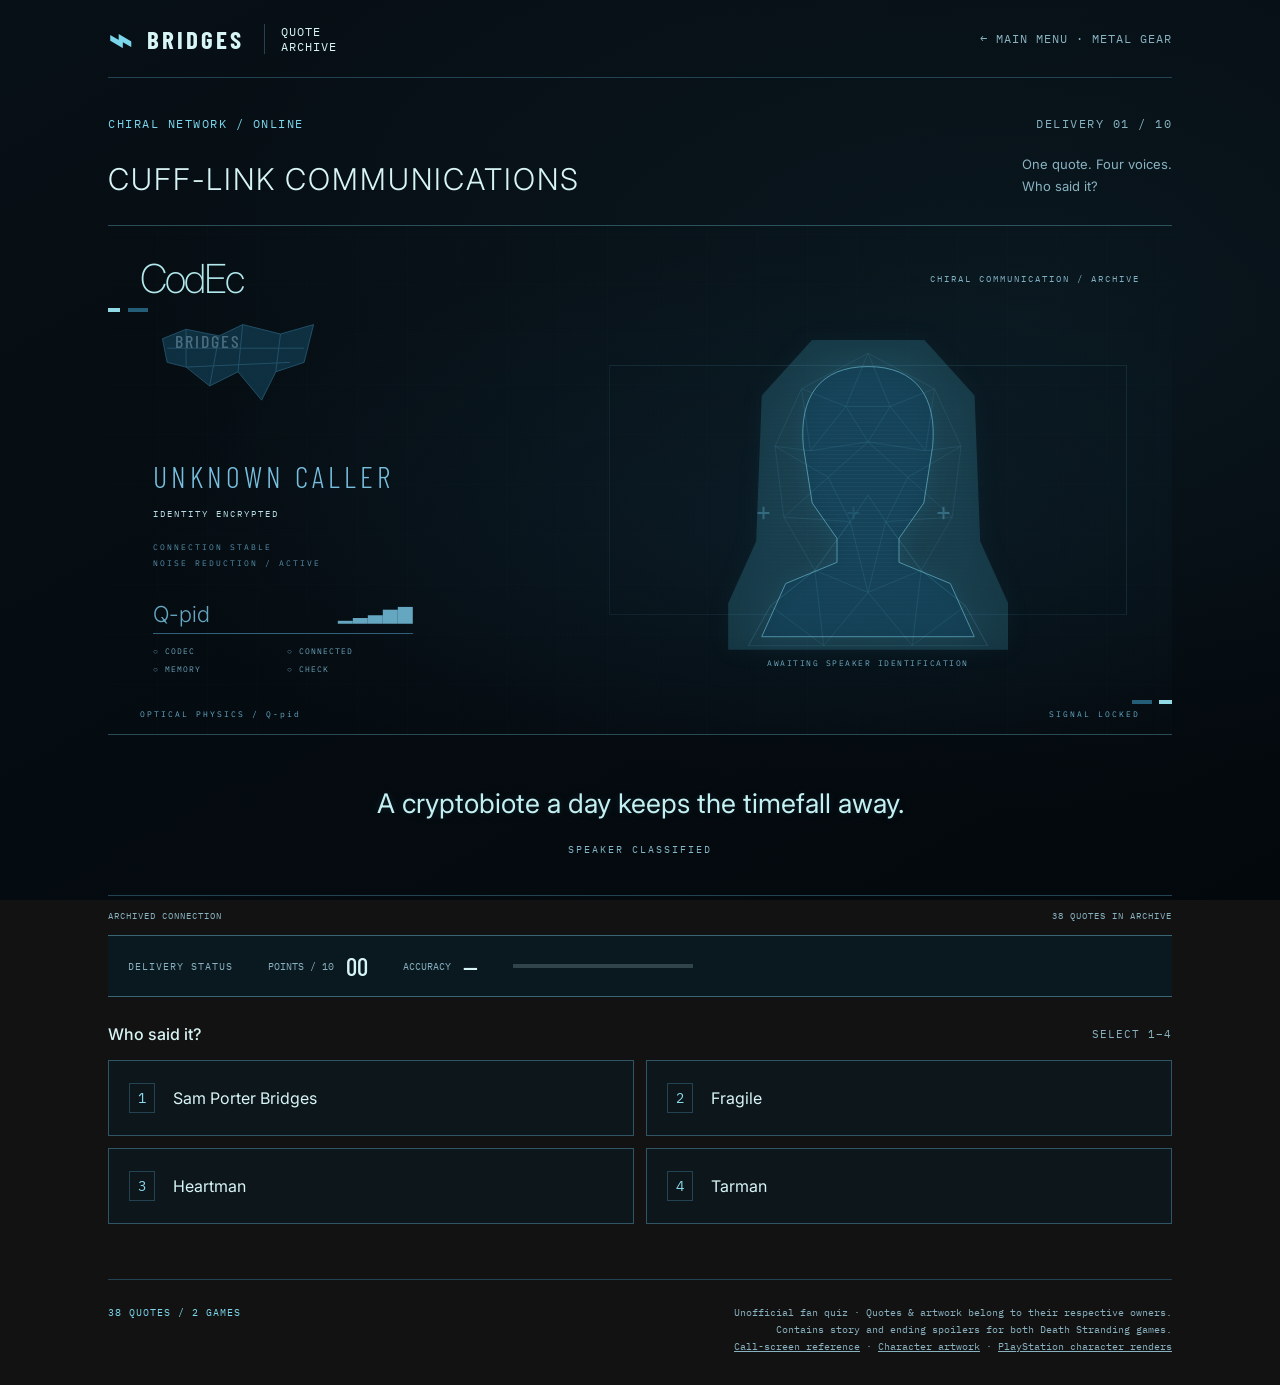
==== commit 38eae84a: "Simplify shared results to rank and total score" ====
--- a/death-stranding.html
+++ b/death-stranding.html
@@ -1,4 +1,4 @@
 <!doctype html>
 <html lang="en"><head><meta charset="UTF-8"><meta name="viewport" content="width=device-width, initial-scale=1"><title>BRIDGES — Death Stranding Quote Quiz</title><meta name="description" content="Quotes from both Death Stranding games. Identify the character behind iconic quotes from both games."><link rel="icon" type="image/svg+xml" href="data:image/svg+xml,%3Csvg xmlns='http://www.w3.org/2000/svg' viewBox='0 0 32 32'%3E%3Crect width='32' height='32' rx='5' fill='%230b1412'/%3E%3Cpath d='M7 10h18M7 16h12M7 22h18' stroke='%23b1ff73' stroke-width='3'/%3E%3C/svg%3E"><link rel="stylesheet" href="style.css"><link rel="stylesheet" href="stranding.css"><link rel="stylesheet" href="holographic.css"></head>
-<body><div class="shell"><header><a class="brand" href="./" aria-label="Main menu"><span class="brand-icon">⌁</span> BRIDGES<span class="brand-sub">QUOTE ARCHIVE</span></a><nav class="edition"><a href="./">← MAIN MENU</a> · <a href="metal-gear.html">METAL GEAR</a></nav></header><main><div class="topline"><span class="eyebrow">CHIRAL NETWORK / ONLINE</span><span class="session">DELIVERY <span id="round">01</span> / 10</span></div><div class="heading"><h1>CUFF-LINK COMMUNICATIONS</h1><p>One quote. Four voices.<br>Who said it?</p></div><div class="play-layout"><section class="transmission" aria-label="Current quote"><div class="call-screen"><div class="call-top"><span class="codec-word">CodEc</span><span>CHIRAL COMMUNICATION / ARCHIVE</span></div><div class="call-body"><div class="call-readout"><div class="uca-network" aria-hidden="true"><svg viewBox="0 0 180 95"><path d="M10 25L35 15 70 22 95 10 135 20 170 10 160 50 130 60 115 90 90 60 60 75 35 55 15 50Z"/><path d="M35 15L35 55M70 22L60 75M95 10L90 60M135 20L130 60M15 35L160 35M35 55L145 50"/></svg><span>BRIDGES</span></div><div class="caller-label" id="caller-label">UNKNOWN CALLER</div><div class="connection-status" id="connection-status">IDENTITY ENCRYPTED</div><div class="call-notes">CONNECTION STABLE<br>NOISE REDUCTION / ACTIVE</div><div class="qpid-label">Q-pid <span>▁▂▃▅▆</span></div><div class="call-controls"><span>○ CODEC</span><span>○ CONNECTED</span><span>○ MEMORY</span><span>○ CHECK</span></div></div><div class="hologram-stage" id="hologram-stage"><div class="tracking-corners" aria-hidden="true"></div><div class="hologram-projector"><div class="anonymous-bust" id="anonymous-bust" aria-hidden="true"><svg viewBox="0 0 300 350"><path d="M150 30C95 30 72 65 77 120L87 184 115 224 115 251 57 275 30 335H270L243 275 185 251V224L213 184 223 120C228 65 205 30 150 30Z"/></svg></div><img id="hologram-image" hidden alt=""><div class="hologram-noise" aria-hidden="true"></div><svg class="face-mesh" viewBox="0 0 300 350" aria-hidden="true"><g><path d="M150 15L75 55 45 120 55 200 90 260 40 300 15 345 285 345 260 300 210 260 245 200 255 120 225 55Z"/><path d="M150 15L125 75 75 55 85 125 45 120 105 155 55 200 130 205 90 260 150 285 210 260 170 205 245 200 195 155 255 120 215 125 225 55 175 75ZM125 75L175 75 150 115 125 75 85 125 150 115 105 155 130 205 150 175 170 205 195 155 150 115 215 125 175 75M90 260L130 205 150 285 170 205 210 260M40 300L90 260 100 345 150 285 200 345 210 260 260 300M15 345L40 300 100 345M200 345L260 300 285 345"/></g></svg></div><span class="hologram-caption" id="hologram-caption">AWAITING SPEAKER IDENTIFICATION</span></div></div><div class="call-bottom"><span>OPTICAL PHYSICS / Q-pid</span><span id="call-state">SIGNAL LOCKED</span></div></div><div class="quote-area"><blockquote id="quote">Connecting…</blockquote><span class="classified" id="speaker">SPEAKER CLASSIFIED</span></div><div class="panel-bottom"><span>ARCHIVED CONNECTION</span><span id="pool"></span></div></section><aside class="status"><div class="status-title">DELIVERY STATUS</div><div class="score-row"><span>POINTS / 10</span><strong id="score">00</strong></div><div class="score-row"><span>ACCURACY</span><strong id="accuracy">—</strong></div><div class="meter"><div id="meter"></div></div><p id="mission-note">Two games. One journey.<br>Keep on keeping on.</p></aside></div><section class="guess-section"><div class="choice-heading"><h2 id="choice-title">Who said it?</h2><span id="key-note">SELECT 1–4</span></div><div id="choices" class="choices"></div><div id="reveal" class="reveal" hidden aria-live="polite"></div></section><section id="summary" class="summary" hidden aria-live="polite"></section></main><footer><span id="archive-count">THE DEATH STRANDING ARCHIVE</span><span>Unofficial fan quiz · Quotes & artwork belong to their respective owners.<br>Contains story and ending spoilers for both Death Stranding games.<br><a href="https://interfaceingame.com/screenshots/death-stranding-codec-2/">Call-screen reference</a> · <a href="https://www.creativeuncut.com/art_death-stranding_a.html">Character artwork</a> · <a href="https://blog.de.playstation.com/2025/06/24/death-stranding-2-on-the-beach-diese-schauspieler-und-synchronsprecher-sind-dabei/">PlayStation character renders</a></span></footer></div><script src="stranding-data.js"></script><script src="holograms-data.js"></script><script src="hologram.js"></script><script src="quiz.js?v=25"></script><script src="button-audio.js"></script><script src="intro.js?v=24"></script></body></html>
+<body><div class="shell"><header><a class="brand" href="./" aria-label="Main menu"><span class="brand-icon">⌁</span> BRIDGES<span class="brand-sub">QUOTE ARCHIVE</span></a><nav class="edition"><a href="./">← MAIN MENU</a> · <a href="metal-gear.html">METAL GEAR</a></nav></header><main><div class="topline"><span class="eyebrow">CHIRAL NETWORK / ONLINE</span><span class="session">DELIVERY <span id="round">01</span> / 10</span></div><div class="heading"><h1>CUFF-LINK COMMUNICATIONS</h1><p>One quote. Four voices.<br>Who said it?</p></div><div class="play-layout"><section class="transmission" aria-label="Current quote"><div class="call-screen"><div class="call-top"><span class="codec-word">CodEc</span><span>CHIRAL COMMUNICATION / ARCHIVE</span></div><div class="call-body"><div class="call-readout"><div class="uca-network" aria-hidden="true"><svg viewBox="0 0 180 95"><path d="M10 25L35 15 70 22 95 10 135 20 170 10 160 50 130 60 115 90 90 60 60 75 35 55 15 50Z"/><path d="M35 15L35 55M70 22L60 75M95 10L90 60M135 20L130 60M15 35L160 35M35 55L145 50"/></svg><span>BRIDGES</span></div><div class="caller-label" id="caller-label">UNKNOWN CALLER</div><div class="connection-status" id="connection-status">IDENTITY ENCRYPTED</div><div class="call-notes">CONNECTION STABLE<br>NOISE REDUCTION / ACTIVE</div><div class="qpid-label">Q-pid <span>▁▂▃▅▆</span></div><div class="call-controls"><span>○ CODEC</span><span>○ CONNECTED</span><span>○ MEMORY</span><span>○ CHECK</span></div></div><div class="hologram-stage" id="hologram-stage"><div class="tracking-corners" aria-hidden="true"></div><div class="hologram-projector"><div class="anonymous-bust" id="anonymous-bust" aria-hidden="true"><svg viewBox="0 0 300 350"><path d="M150 30C95 30 72 65 77 120L87 184 115 224 115 251 57 275 30 335H270L243 275 185 251V224L213 184 223 120C228 65 205 30 150 30Z"/></svg></div><img id="hologram-image" hidden alt=""><div class="hologram-noise" aria-hidden="true"></div><svg class="face-mesh" viewBox="0 0 300 350" aria-hidden="true"><g><path d="M150 15L75 55 45 120 55 200 90 260 40 300 15 345 285 345 260 300 210 260 245 200 255 120 225 55Z"/><path d="M150 15L125 75 75 55 85 125 45 120 105 155 55 200 130 205 90 260 150 285 210 260 170 205 245 200 195 155 255 120 215 125 225 55 175 75ZM125 75L175 75 150 115 125 75 85 125 150 115 105 155 130 205 150 175 170 205 195 155 150 115 215 125 175 75M90 260L130 205 150 285 170 205 210 260M40 300L90 260 100 345 150 285 200 345 210 260 260 300M15 345L40 300 100 345M200 345L260 300 285 345"/></g></svg></div><span class="hologram-caption" id="hologram-caption">AWAITING SPEAKER IDENTIFICATION</span></div></div><div class="call-bottom"><span>OPTICAL PHYSICS / Q-pid</span><span id="call-state">SIGNAL LOCKED</span></div></div><div class="quote-area"><blockquote id="quote">Connecting…</blockquote><span class="classified" id="speaker">SPEAKER CLASSIFIED</span></div><div class="panel-bottom"><span>ARCHIVED CONNECTION</span><span id="pool"></span></div></section><aside class="status"><div class="status-title">DELIVERY STATUS</div><div class="score-row"><span>POINTS / 10</span><strong id="score">00</strong></div><div class="score-row"><span>ACCURACY</span><strong id="accuracy">—</strong></div><div class="meter"><div id="meter"></div></div><p id="mission-note">Two games. One journey.<br>Keep on keeping on.</p></aside></div><section class="guess-section"><div class="choice-heading"><h2 id="choice-title">Who said it?</h2><span id="key-note">SELECT 1–4</span></div><div id="choices" class="choices"></div><div id="reveal" class="reveal" hidden aria-live="polite"></div></section><section id="summary" class="summary" hidden aria-live="polite"></section></main><footer><span id="archive-count">THE DEATH STRANDING ARCHIVE</span><span>Unofficial fan quiz · Quotes & artwork belong to their respective owners.<br>Contains story and ending spoilers for both Death Stranding games.<br><a href="https://interfaceingame.com/screenshots/death-stranding-codec-2/">Call-screen reference</a> · <a href="https://www.creativeuncut.com/art_death-stranding_a.html">Character artwork</a> · <a href="https://blog.de.playstation.com/2025/06/24/death-stranding-2-on-the-beach-diese-schauspieler-und-synchronsprecher-sind-dabei/">PlayStation character renders</a></span></footer></div><script src="stranding-data.js"></script><script src="holograms-data.js"></script><script src="hologram.js"></script><script src="quiz.js?v=26"></script><script src="button-audio.js"></script><script src="intro.js?v=24"></script></body></html>
 
